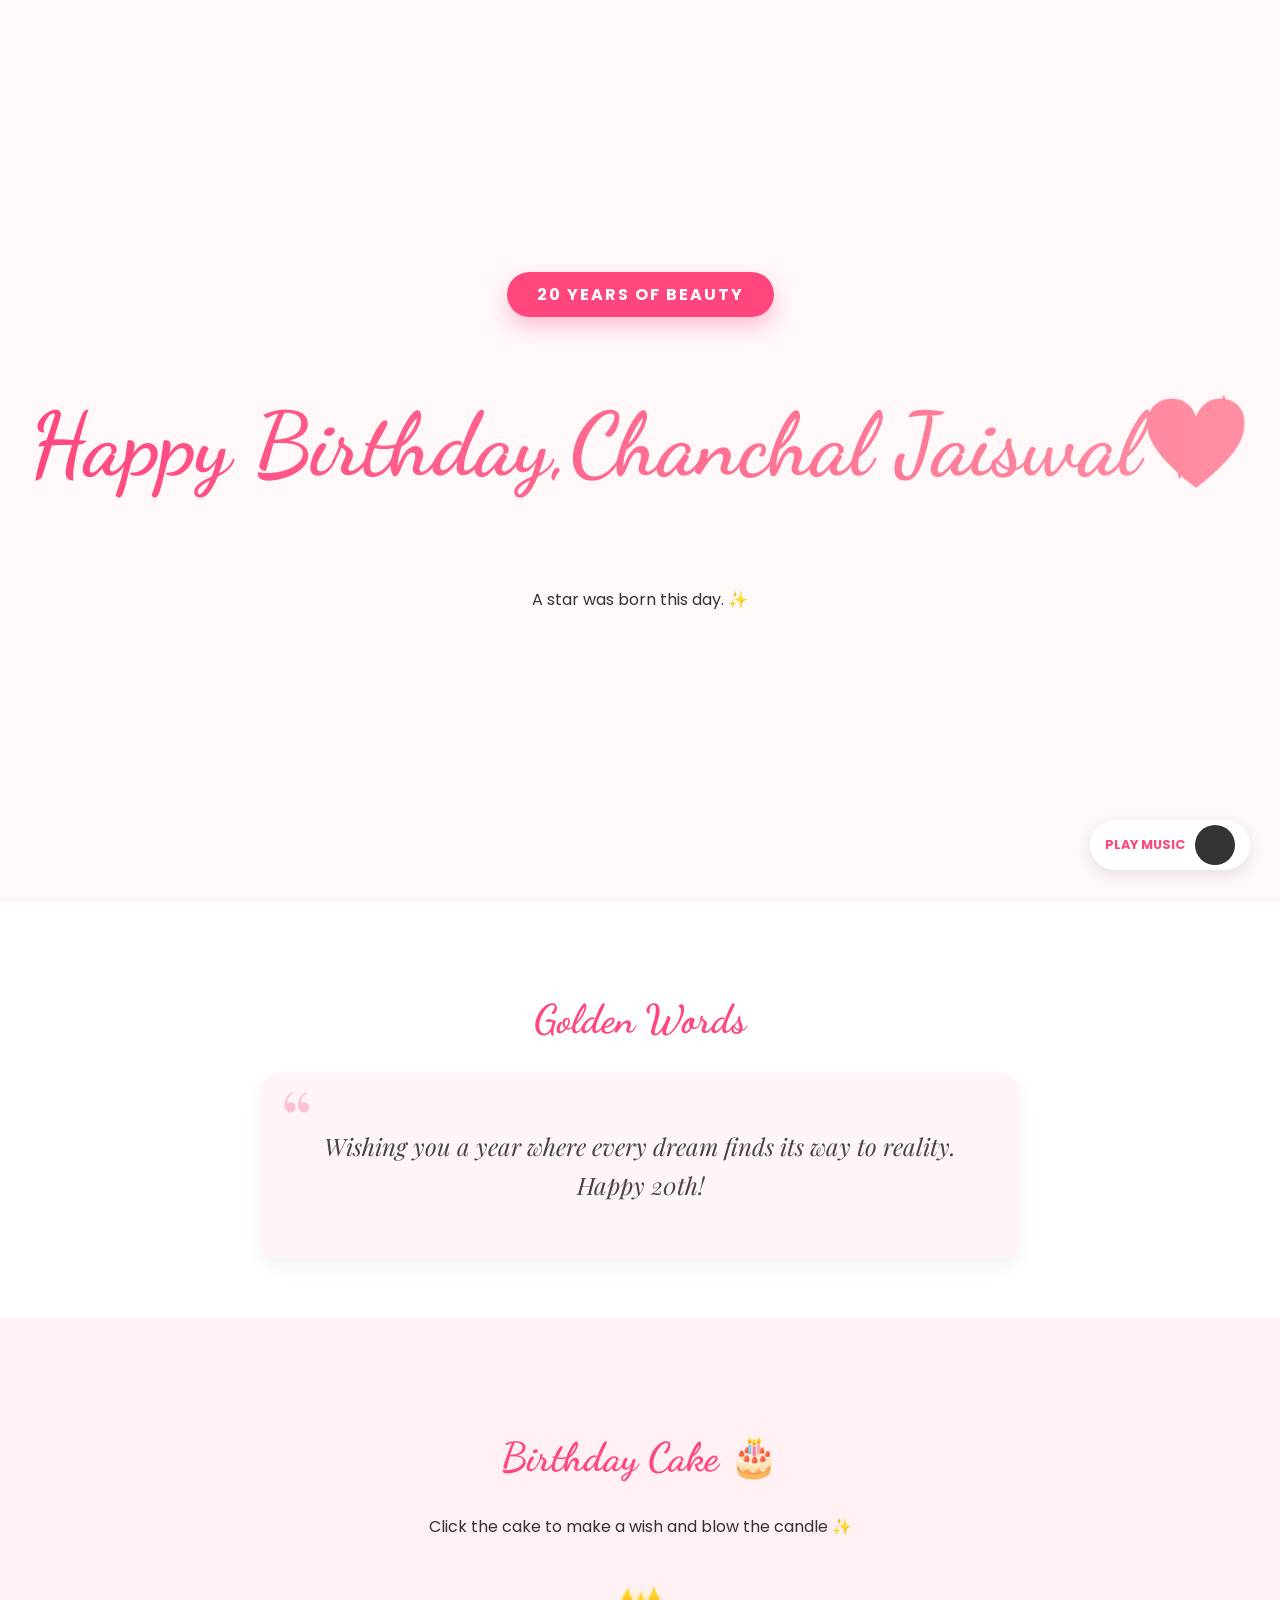
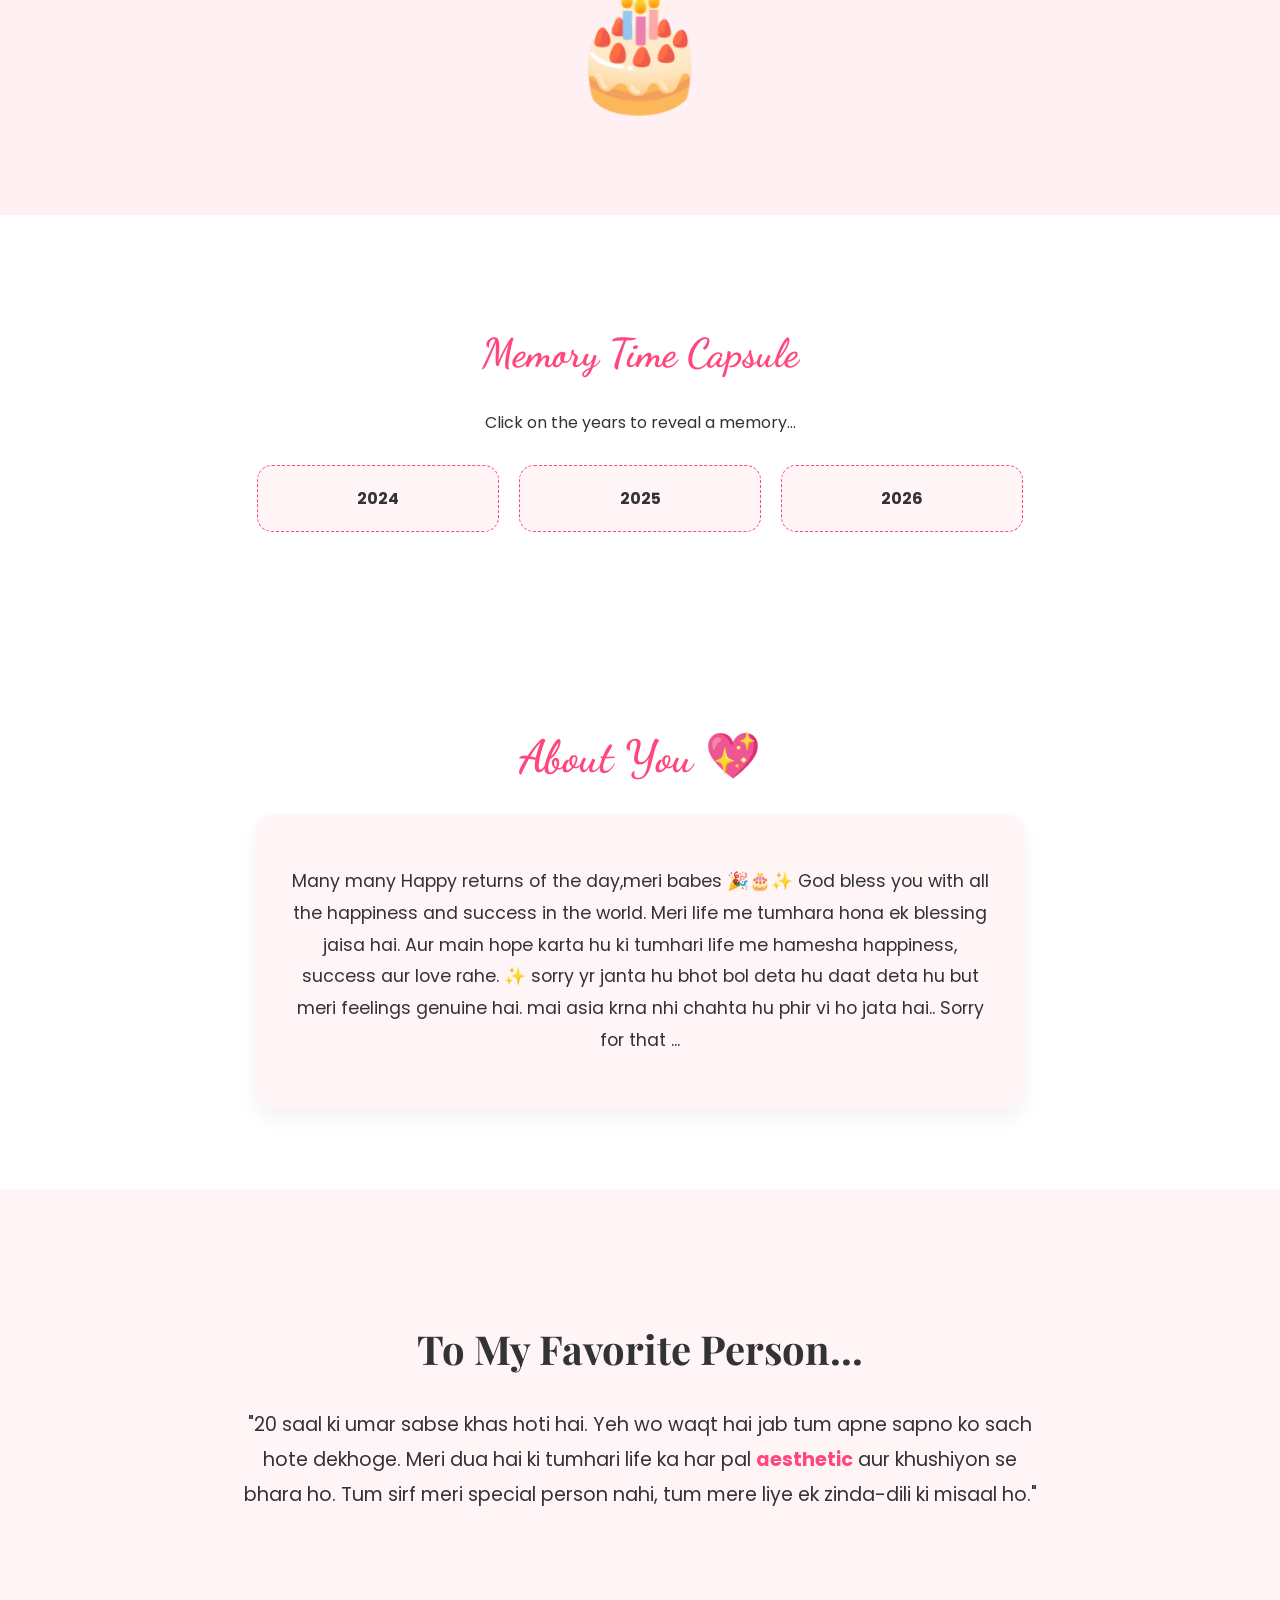
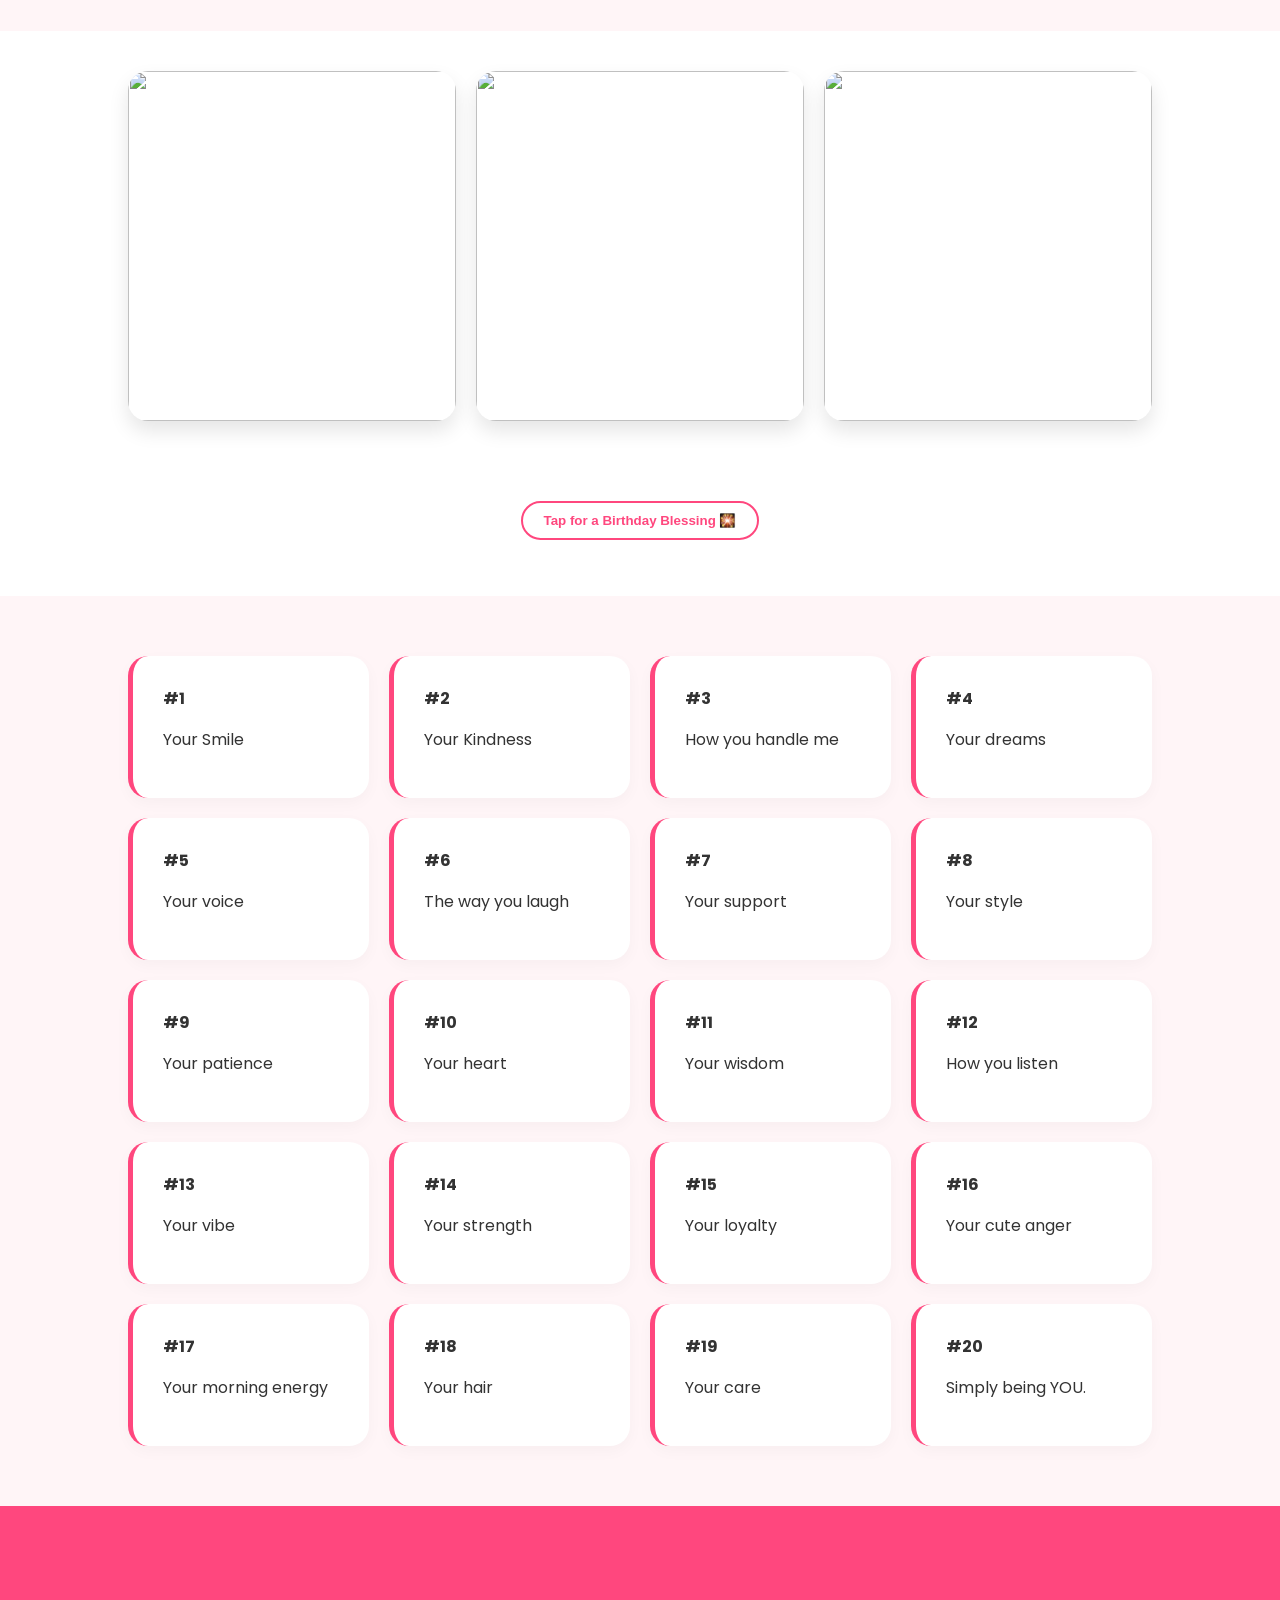
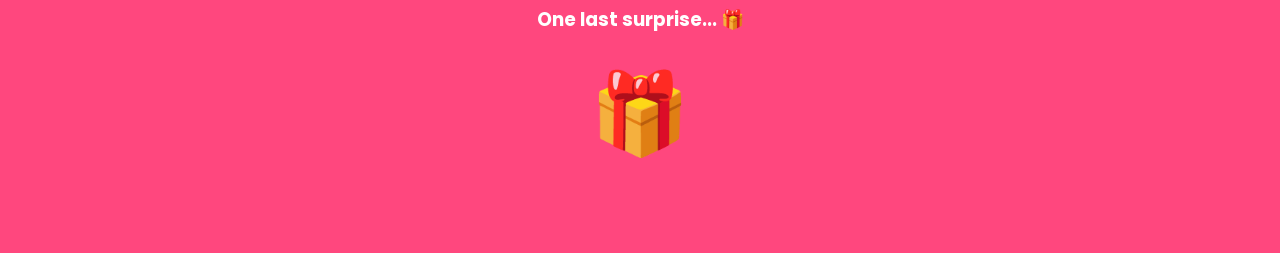
==== index.html @ 2ff2abbf "Rename gemini.html to index.html" ====
<!DOCTYPE html>
<html lang="en">
<head>
    <meta charset="UTF-8">
    <meta name="viewport" content="width=device-width, initial-scale=1.0">
    <title>Happy 20th Birthday! ✨</title>
    <script src="https://cdn.jsdelivr.net/npm/canvas-confetti@1.5.1/dist/confetti.browser.min.js"></script>
    <link href="https://fonts.googleapis.com/css2?family=Dancing+Script:wght@700&family=Poppins:wght@300;400;600&family=Playfair+Display:ital,wght@1,600&display=swap" rel="stylesheet">
    
    <style>
        :root { --pink: #ff477e; --soft-pink: #fff5f7; --gold: #d4af37; }
        body { margin: 0; padding: 0; font-family: 'Poppins', sans-serif; background-color: var(--soft-pink); color: #333; overflow-x: hidden; scroll-behavior: smooth; cursor: crosshair; }

        /* Hero Section */
        .header { height: 100vh; background: linear-gradient(rgba(255,255,255,0.3), rgba(255,255,255,0.3)), url('https://images.unsplash.com/photo-1513151233558-d860c5398176?auto=format&fit=crop&w=1500'); background-size: cover; background-position: center; display: flex; flex-direction: column; justify-content: center; align-items: center; text-align: center; }
        
        .shimmer-text { font-family: 'Dancing Script', cursive; font-size: 5.5rem; background: linear-gradient(to right, #ff477e, #ff8fa3, #ff477e); background-size: 200% auto; -webkit-background-clip: text; -webkit-text-fill-color: transparent; animation: shine 3s linear infinite; }
        @keyframes shine { to { background-position: 200% center; } }

        .age-badge { background: var(--pink); color: white; padding: 10px 30px; border-radius: 50px; font-weight: bold; letter-spacing: 2px; box-shadow: 0 10px 20px rgba(255, 71, 126, 0.3); }

        /* Floating Hearts & Balloons */
        .heart { position: fixed; color: var(--pink); font-size: 1.5rem; user-select: none; z-index: 999; pointer-events: none; animation: fall linear forwards; }
        .balloon { position: fixed; bottom: -100px; font-size: 2rem; z-index: 998; animation: flyUp linear forwards; }
        @keyframes fall { to { transform: translateY(100vh) rotate(360deg); opacity: 0; } }
        @keyframes flyUp { to { transform: translateY(-110vh) translateX(50px); opacity: 0; } }

        /* Quotes Section (NEW) */
        .quotes-section { padding: 60px 20px; text-align: center; background: #fff; border-top: 2px solid var(--soft-pink); border-bottom: 2px solid var(--soft-pink); }
        .quote-box { max-width: 700px; margin: 0 auto; padding: 30px; border-radius: 20px; background: var(--soft-pink); position: relative; box-shadow: 0 10px 20px rgba(0,0,0,0.05); }
        .quote-box::before { content: "“"; font-family: 'Playfair Display'; font-size: 5rem; color: var(--pink); position: absolute; top: -10px; left: 20px; opacity: 0.3; }
        #birthdayQuote { font-family: 'Playfair Display', serif; font-size: 1.5rem; font-style: italic; color: #444; line-height: 1.6; }

        /* Memory Section */
        .memory-section { padding: 80px 10%; background: #fff; text-align: center; }
        .memory-capsule { display: flex; justify-content: center; gap: 20px; flex-wrap: wrap; margin-top: 30px; }
        .memory-card { background: var(--soft-pink); padding: 20px; border-radius: 15px; width: 200px; cursor: pointer; transition: 0.3s; border: 1px dashed var(--pink); }
        .memory-card:hover { background: var(--pink); color: white; transform: translateY(-5px); }
        .memory-card span { display: none; margin-top: 10px; font-size: 0.9rem; font-style: italic; }

        /* Blessing Button */
        .blessing-box { padding: 40px; text-align: center; background: white; }
        .bless-btn { background: none; border: 2px solid var(--pink); color: var(--pink); padding: 10px 20px; border-radius: 30px; cursor: pointer; font-weight: bold; transition: 0.3s; }
        .bless-btn:hover { background: var(--pink); color: white; }

        /* Gallery, Reasons, etc. */
        .gallery-grid { display: grid; grid-template-columns: repeat(auto-fit, minmax(280px, 1fr)); gap: 20px; padding: 40px 10%; background: white; }
        .gallery-item { height: 350px; border-radius: 20px; overflow: hidden; box-shadow: 0 10px 20px rgba(0,0,0,0.1); }
        .gallery-item img { width: 100%; height: 100%; object-fit: cover; }
        .reasons-grid { display: grid; grid-template-columns: repeat(auto-fit, minmax(220px, 1fr)); gap: 20px; padding: 60px 10%; }
        .reason-card { background: white; padding: 30px; border-radius: 20px; border-left: 5px solid var(--pink); box-shadow: 0 5px 15px rgba(0,0,0,0.03); }
        
        .gift-container { padding: 80px 20px; text-align: center; background: var(--pink); color: white; }
        .music-player { position: fixed; bottom: 30px; right: 30px; z-index: 1000; display: flex; align-items: center; gap: 10px; background: white; padding: 5px 15px; border-radius: 50px; box-shadow: 0 5px 15px rgba(0,0,0,0.1); }
        .vinyl { width: 40px; height: 40px; background: #333; border-radius: 50%; animation: rotate 3s linear infinite; animation-play-state: paused; }
        @keyframes rotate { from { transform: rotate(0deg); } to { transform: rotate(360deg); } }
    </style>
</head>
<body onload="init()">

    <div class="music-player" onclick="toggleMusic()">
        <span style="font-size: 0.8rem; font-weight: bold; color: var(--pink);" id="musicStatus">PLAY MUSIC</span>
        <div class="vinyl" id="vinylRecord"></div>
        <audio id="bdaySong" loop src="mp3.mp3"></audio>
    </div>

    <section class="header">
        <div class="age-badge">20 YEARS OF BEAUTY</div>
        <h1 class="shimmer-text">Happy Birthday,Chanchal Jaiswal💖</h1>
        <p>A star was born this day. ✨</p>
    </section>

    <section class="quotes-section">
        <h2 style="font-family: 'Dancing Script'; font-size: 2.5rem; color: var(--pink); margin-bottom: 30px;">Golden Words</h2>
        <div class="quote-box">
            <p id="birthdayQuote">Loading a special wish for you...</p>
        </div>
    </section>
    <section style="padding:80px 20px;text-align:center;background:#fff0f4;">
    
<h2 style="font-family:'Dancing Script';font-size:2.5rem;color:#ff477e;">
Birthday Cake 🎂
</h2>

<p>Click the cake to make a wish and blow the candle ✨</p>

<div id="cakeBox" onclick="blowCandle()" style="font-size:120px;cursor:pointer;">
🎂
</div>

<p id="wishText" style="display:none;font-size:1.5rem;color:#ff477e;font-weight:bold;">
Make a wish… and may all your dreams come true! ✨
</p>


</section>


    <section class="memory-section">
        <h2 style="font-family: 'Dancing Script'; font-size: 2.5rem; color: var(--pink);">Memory Time Capsule</h2>
        <p>Click on the years to reveal a memory...</p>
        <div class="memory-capsule">
            <div class="memory-card" onclick="showMemory(this)">
                <b>2024</b>
                <span>tumhara bhaiya </span>
            </div>
            <div class="memory-card" onclick="showMemory(this)">
                <b>2025</b>
                <span>tumhra best freind </span>
            </div>
            <div class="memory-card" onclick="showMemory(this)">
                <b>2026</b>
                <span>Aaj tum kya ho mere liye can't define</span>
            </div>
        </div>
    </section>

    <section class="about-section">

<h2 class="about-title">About You 💖</h2>

<div class="about-card">

<p>
    Many many Happy returns of the day,meri babes 🎉🎂✨
    God bless you with all the happiness and success in the world.

Meri life me tumhara hona ek blessing jaisa hai.  
Aur main hope karta hu ki tumhari life me hamesha happiness, 
success aur love rahe. ✨

sorry yr janta hu bhot bol deta hu daat deta hu but meri feelings genuine hai.
mai asia krna nhi chahta hu phir vi ho jata hai..
Sorry for that ...

</p>

</div>
<style>.about-section{
padding:80px 20px;
text-align:center;
background:#fff;
}

.about-title{
font-family:'Dancing Script',cursive;
font-size:2.8rem;
color:#ff477e;
margin-bottom:30px;
}

.about-card{
max-width:700px;
margin:auto;
background:#fff5f7;
padding:35px;
border-radius:20px;
box-shadow:0 10px 20px rgba(0,0,0,0.05);
font-size:1.1rem;
line-height:1.8;
}</style>

</section>

    <section style="padding: 100px 20px; text-align: center; background: var(--soft-pink);">
        <div style="max-width: 800px; margin: 0 auto;">
            <h2 style="font-family: 'Playfair Display'; font-size: 2.5rem;">To My Favorite Person...</h2>
            <p style="font-size: 1.2rem; line-height: 1.8;">
                "20 saal ki umar sabse khas hoti hai. Yeh wo waqt hai jab tum apne sapno ko sach hote dekhoge. 
                Meri dua hai ki tumhari life ka har pal <span style="color:var(--pink); font-weight:bold;">aesthetic</span> aur khushiyon se bhara ho. 
                Tum sirf meri special person nahi, tum mere liye ek zinda-dili ki misaal ho."
            </p>
        </div>
    </section>

    <div class="gallery-grid">
        <div class="gallery-item"><img src="https://img.freepik.com/premium-vector/red-heart-with-red-heart-drawn-it_809796-3849.jpg?semt=ais_hybrid&w=740&q=80"></div>
        <div class="gallery-item"><img src="Snapchat-806719156.jpg"></div>
        <div class="gallery-item"><img src="https://img.freepik.com/premium-vector/red-heart-with-red-heart-drawn-it_809796-3849.jpg?semt=ais_hybrid&w=740&q=80"></div>
    </div>

    <div class="blessing-box">
        <button class="bless-btn" onclick="getBlessing()">Tap for a Birthday Blessing 🎇</button>
        <p id="blessingText" style="margin-top: 15px; font-weight: bold; color: #555;"></p>
    </div>

    <section class="reasons-grid" id="reasonsGrid"></section>

    <section class="gift-container">
        <h3>One last surprise... 🎁</h3>
        <div style="font-size: 5rem; cursor: pointer;" onclick="revealGift(this)">🎁</div>
        <div id="secretWish" style="display:none; font-family: 'Dancing Script'; font-size: 1.8rem; margin-top: 20px;">
            "Happy 20th Birthday. I'm so lucky to have you in my life. ❤️"
        </div>
    </section>

    <script>
        function init() {
            createReasons();
            displayRandomQuote();
            setInterval(createHeart, 1000);
            setInterval(createBalloon, 3000);
            confetti({ particleCount: 150, spread: 70, origin: { y: 0.6 } });
        }

        function displayRandomQuote() {
            const quotes = [
                "May your 20s be as beautiful as your smile and as bright as your soul.",
                "20 looks absolutely magical on you. Keep shining like the star you are!",
                "Wishing you a year where every dream finds its way to reality. Happy 20th!",
                "You aren't just getting older; you're becoming a more exquisite version of yourself.",
                "May your journey be filled with aesthetic vibes, endless laughter, and true love."
            ];
            const quoteElement = document.getElementById('birthdayQuote');
            quoteElement.innerText = quotes[Math.floor(Math.random() * quotes.length)];
        }
function blowCandle(){

    const cake = document.getElementById("cakeBox");
    const wish = document.getElementById("wishText");

    cake.innerHTML = "🍰";

    wish.style.display = "block";

    confetti({
        particleCount: 250,
        spread: 120,
        origin: { y: 0.6 }
    });

}
        function createReasons() {
            const reasons = ["Your Smile", "Your Kindness", "How you handle me", "Your dreams", "Your voice", "The way you laugh", "Your support", "Your style", "Your patience", "Your heart", "Your wisdom", "How you listen", "Your vibe", "Your strength", "Your loyalty", "Your cute anger", "Your morning energy", "Your hair", "Your care", "Simply being YOU."];
            const grid = document.getElementById('reasonsGrid');
            reasons.forEach((r, i) => {
                grid.innerHTML += `<div class="reason-card"><b>#${i+1}</b><p>${r}</p></div>`;
            });
        }

        function createHeart() {
            const heart = document.createElement("div");
            heart.classList.add("heart");
            heart.innerHTML = "❤";
            heart.style.left = Math.random() * 100 + "vw";
            heart.style.animationDuration = Math.random() * 3 + 2 + "s";
            document.body.appendChild(heart);
            setTimeout(() => heart.remove(), 5000);
        }

        function createBalloon() {
            const balloon = document.createElement("div");
            balloon.classList.add("balloon");
            const colors = ['🎈', '💖', '✨', '🌸'];
            balloon.innerHTML = colors[Math.floor(Math.random() * colors.length)];
            balloon.style.left = Math.random() * 100 + "vw";
            balloon.style.animationDuration = Math.random() * 5 + 5 + "s";
            document.body.appendChild(balloon);
            setTimeout(() => balloon.remove(), 10000);
        }

        function showMemory(card) {
            const span = card.querySelector('span');
            span.style.display = span.style.display === 'block' ? 'none' : 'block';
        }

        function getBlessing() {
            const blessings = ["Unlimited Smiles 😇", "Success in everything you touch 🚀", "Infinite Peace 🕊️", "A year full of surprises 🎁", "Staying this beautiful forever ✨"];
            document.getElementById('blessingText').innerText = blessings[Math.floor(Math.random() * blessings.length)];
            confetti({ particleCount: 50, spread: 50 });
        }

        function revealGift(el) {
            el.innerHTML = "💖";
            document.getElementById('secretWish').style.display = "block";
            confetti({ particleCount: 200, spread: 100 });
        }

        function toggleMusic() {
            const audio = document.getElementById('bdaySong');
            const vinyl = document.getElementById('vinylRecord');
            if (audio.paused) {
                audio.play();
                vinyl.style.animationPlayState = 'running';
                document.getElementById('musicStatus').innerText = "PLAYING";
            } else {
                audio.pause();
                vinyl.style.animationPlayState = 'paused';
                document.getElementById('musicStatus').innerText = "PAUSED";
            }
        }
        document.body.addEventListener("click", function () {

const audio = document.getElementById("bdaySong");

if(audio.paused){
audio.play();
}

}, { once: true });
    </script>
</body>
</html>
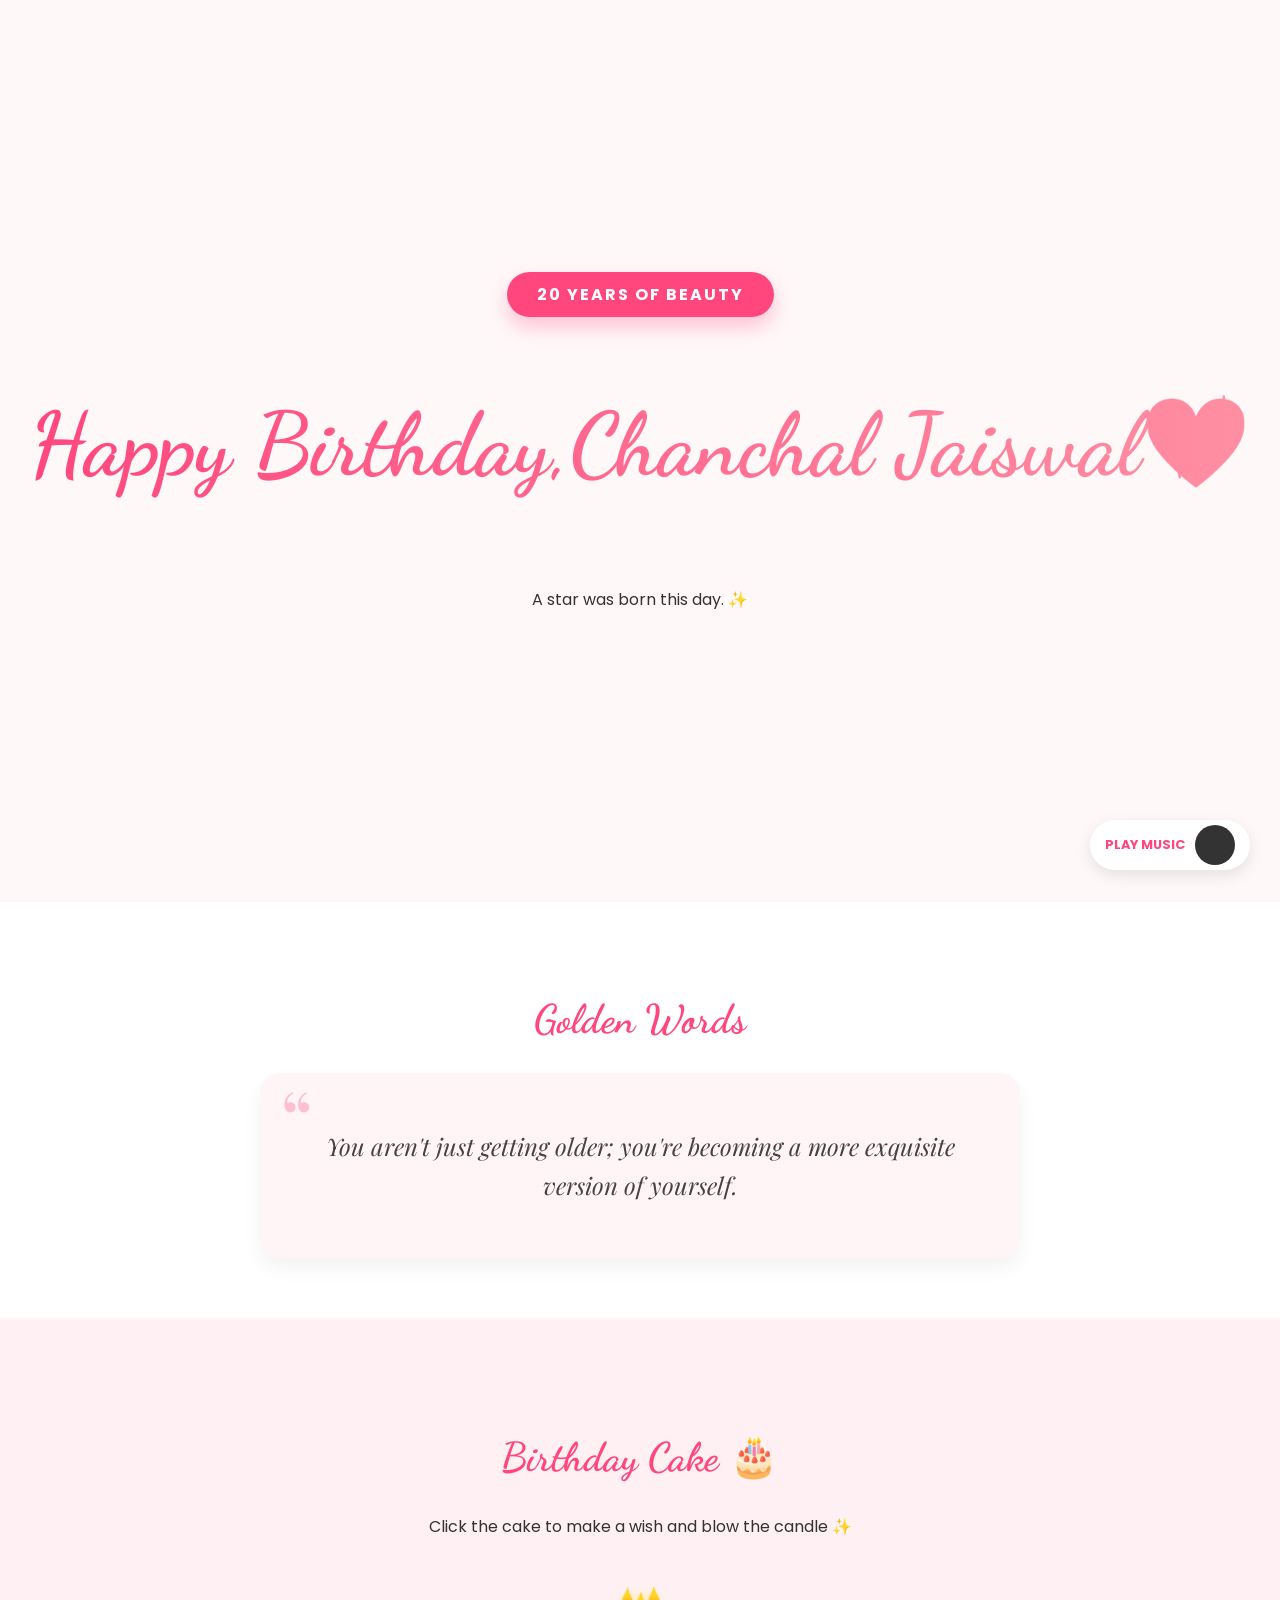
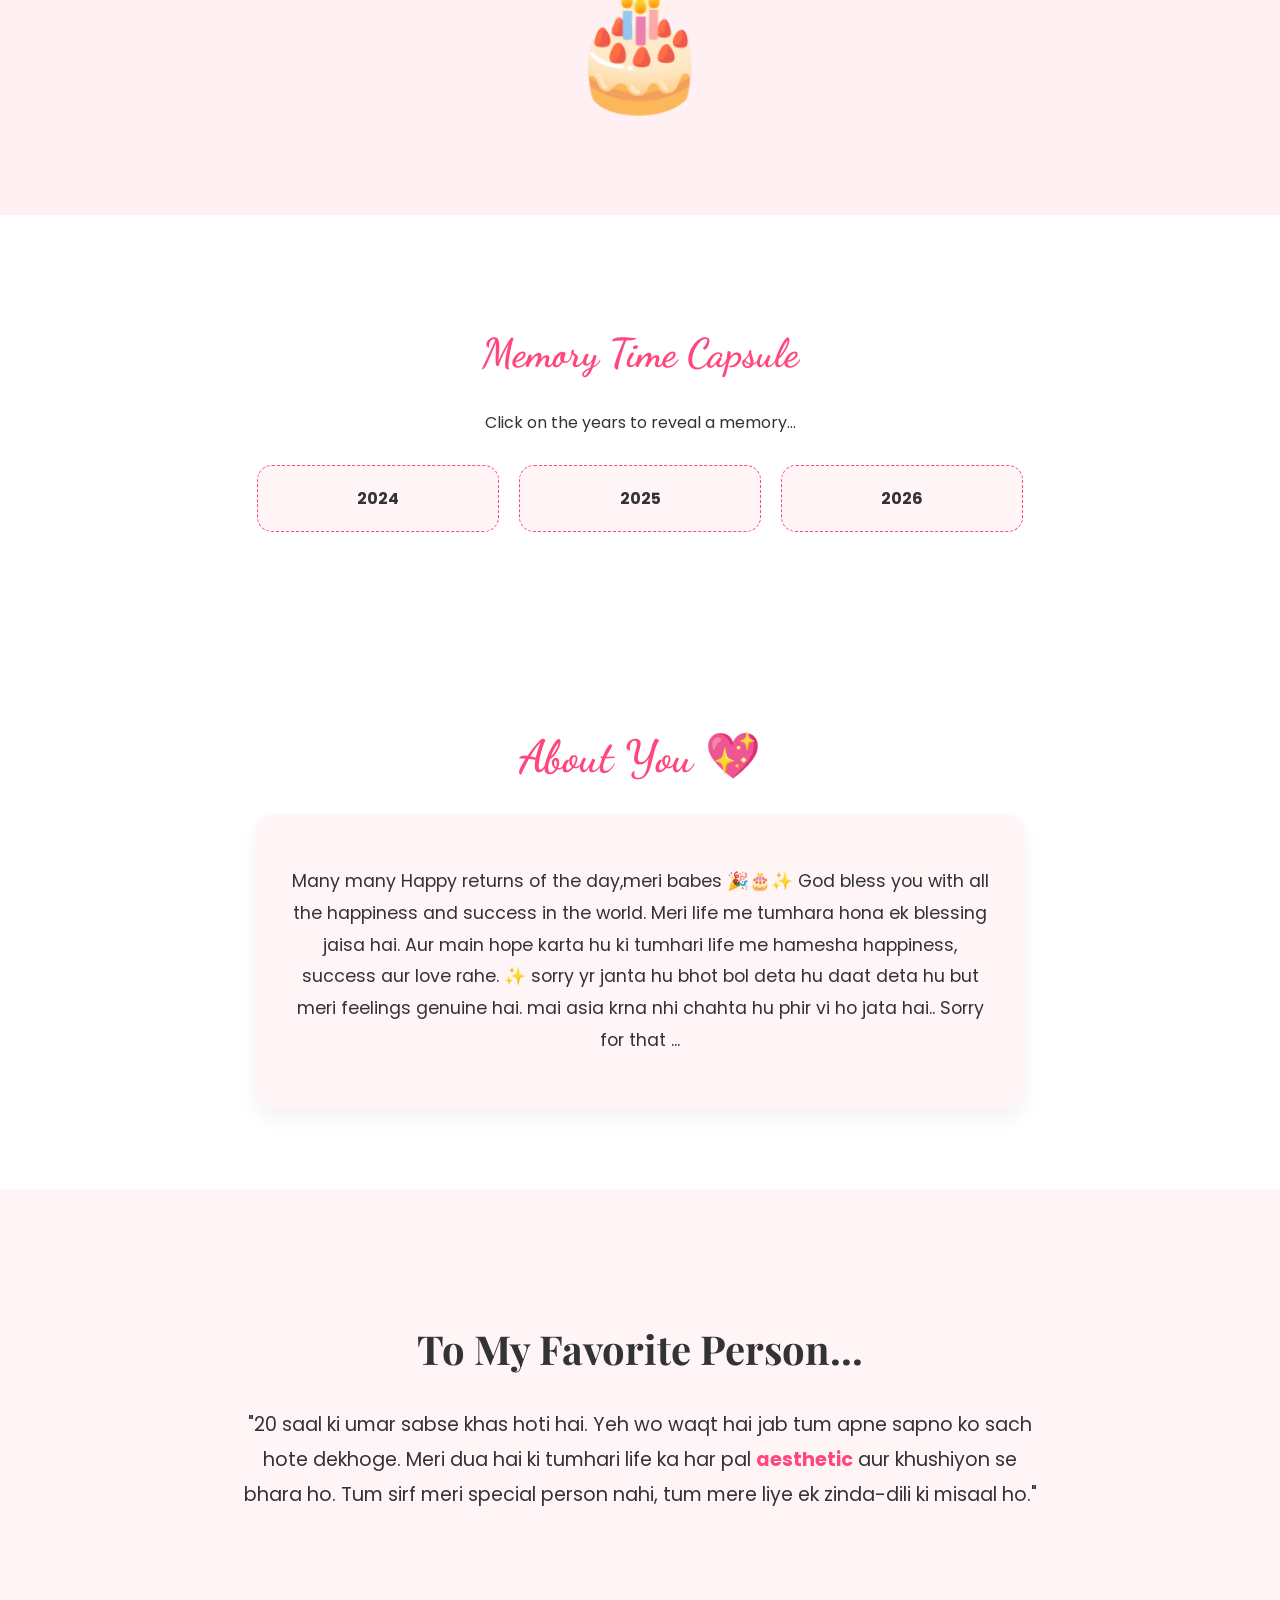
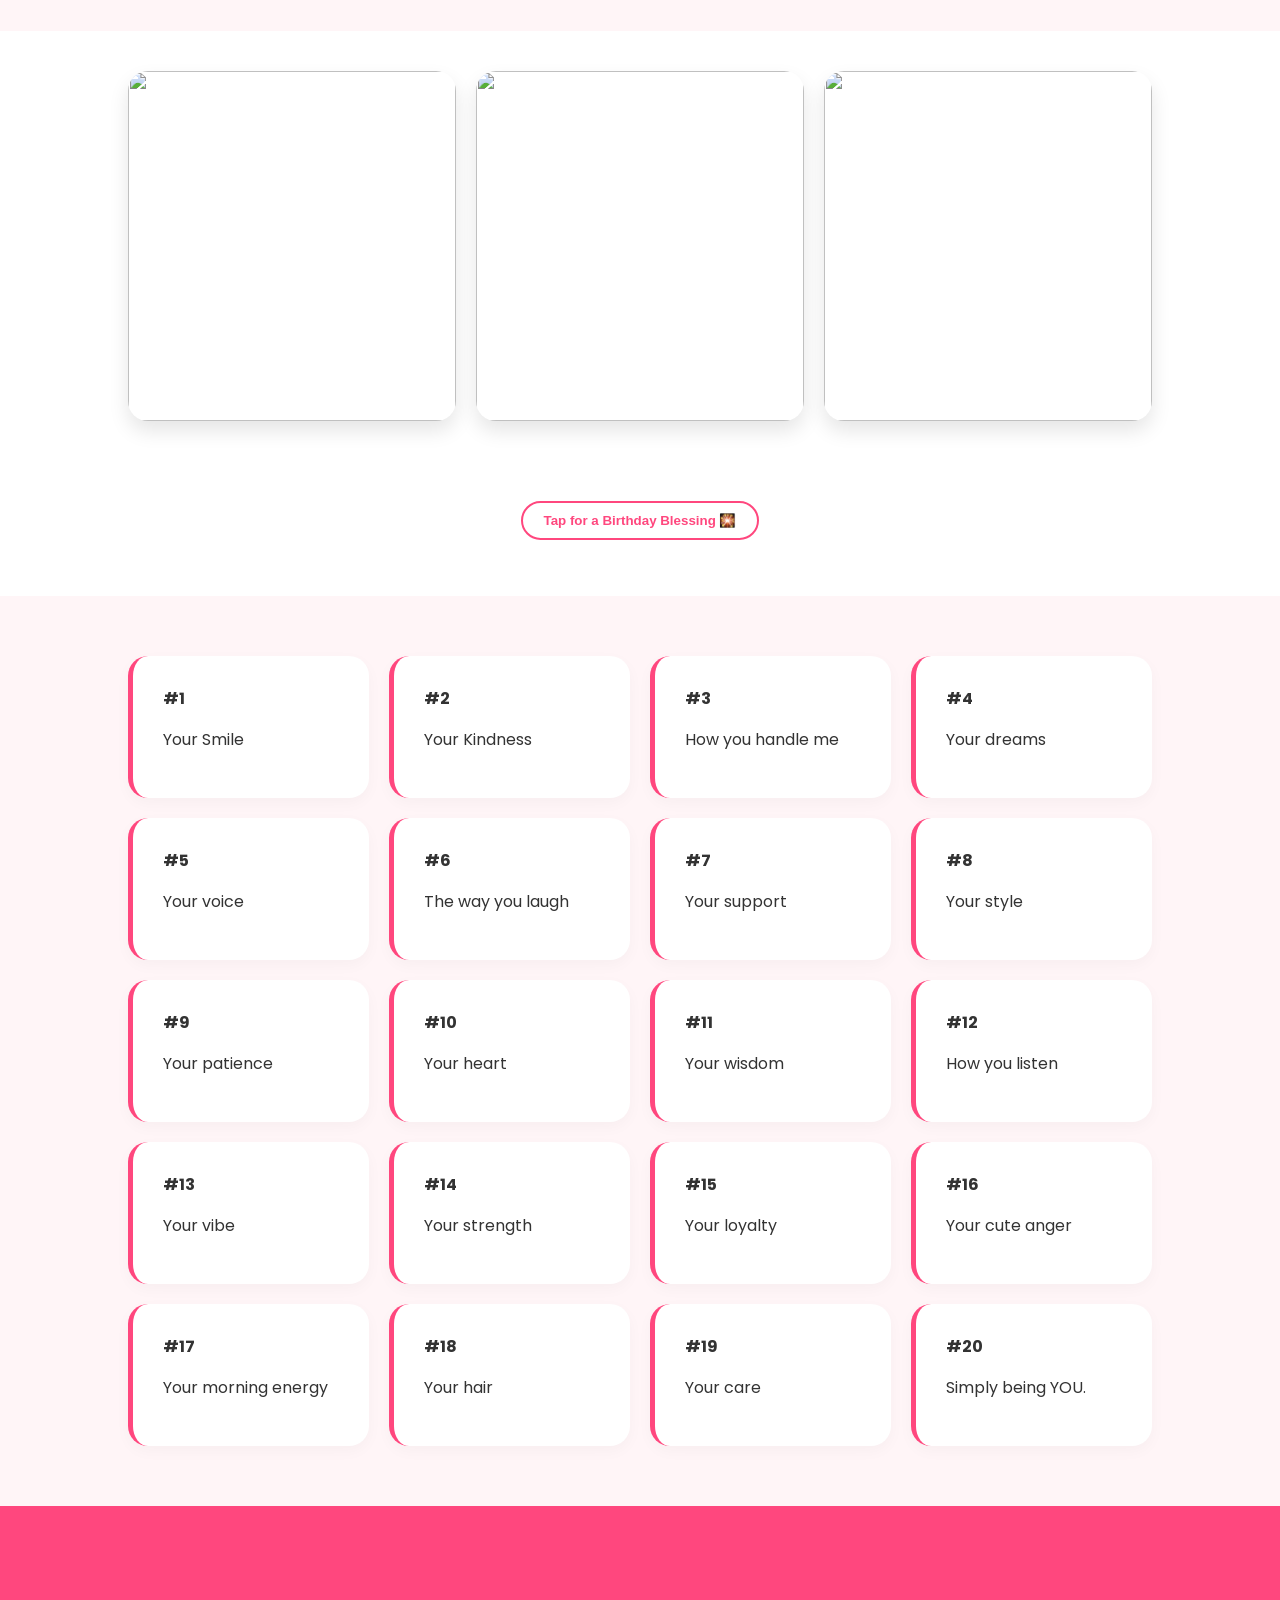
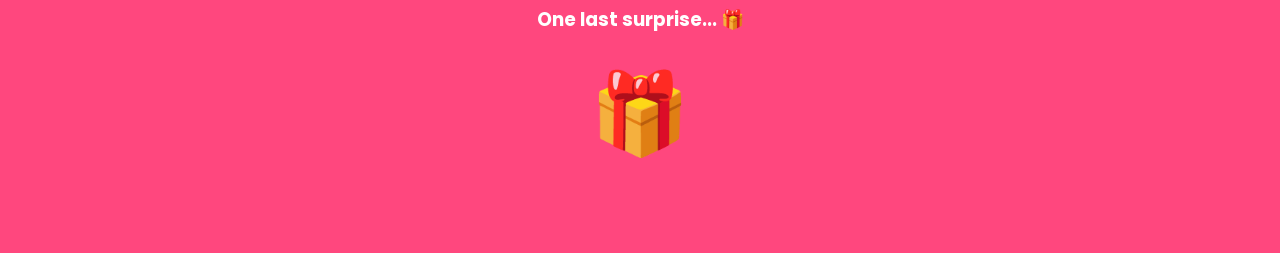
==== commit 2921db23: "Refactor index.html for birthday celebration theme" ====
--- a/index.html
+++ b/index.html
@@ -54,6 +54,70 @@
         .music-player { position: fixed; bottom: 30px; right: 30px; z-index: 1000; display: flex; align-items: center; gap: 10px; background: white; padding: 5px 15px; border-radius: 50px; box-shadow: 0 5px 15px rgba(0,0,0,0.1); }
         .vinyl { width: 40px; height: 40px; background: #333; border-radius: 50%; animation: rotate 3s linear infinite; animation-play-state: paused; }
         @keyframes rotate { from { transform: rotate(0deg); } to { transform: rotate(360deg); } }
+        @media (max-width:768px){
+
+.shimmer-text{
+font-size:2.5rem;
+text-align:center;
+padding:0 10px;
+}
+
+.header p{
+font-size:1rem;
+}
+
+.age-badge{
+font-size:0.8rem;
+padding:8px 20px;
+}
+
+.quote-box{
+padding:20px;
+}
+
+#birthdayQuote{
+font-size:1.1rem;
+}
+
+.memory-capsule{
+flex-direction:column;
+align-items:center;
+}
+
+.memory-card{
+width:90%;
+}
+
+.gallery-grid{
+grid-template-columns:1fr;
+padding:20px;
+}
+
+.gallery-item{
+height:250px;
+}
+
+.reason-card{
+padding:20px;
+}
+
+.reasons-grid{
+grid-template-columns:1fr;
+padding:30px 20px;
+}
+
+.music-player{
+bottom:15px;
+right:15px;
+transform:scale(0.9);
+}
+
+.about-card{
+padding:25px;
+font-size:1rem;
+}
+
+}
     </style>
 </head>
 <body onload="init()">
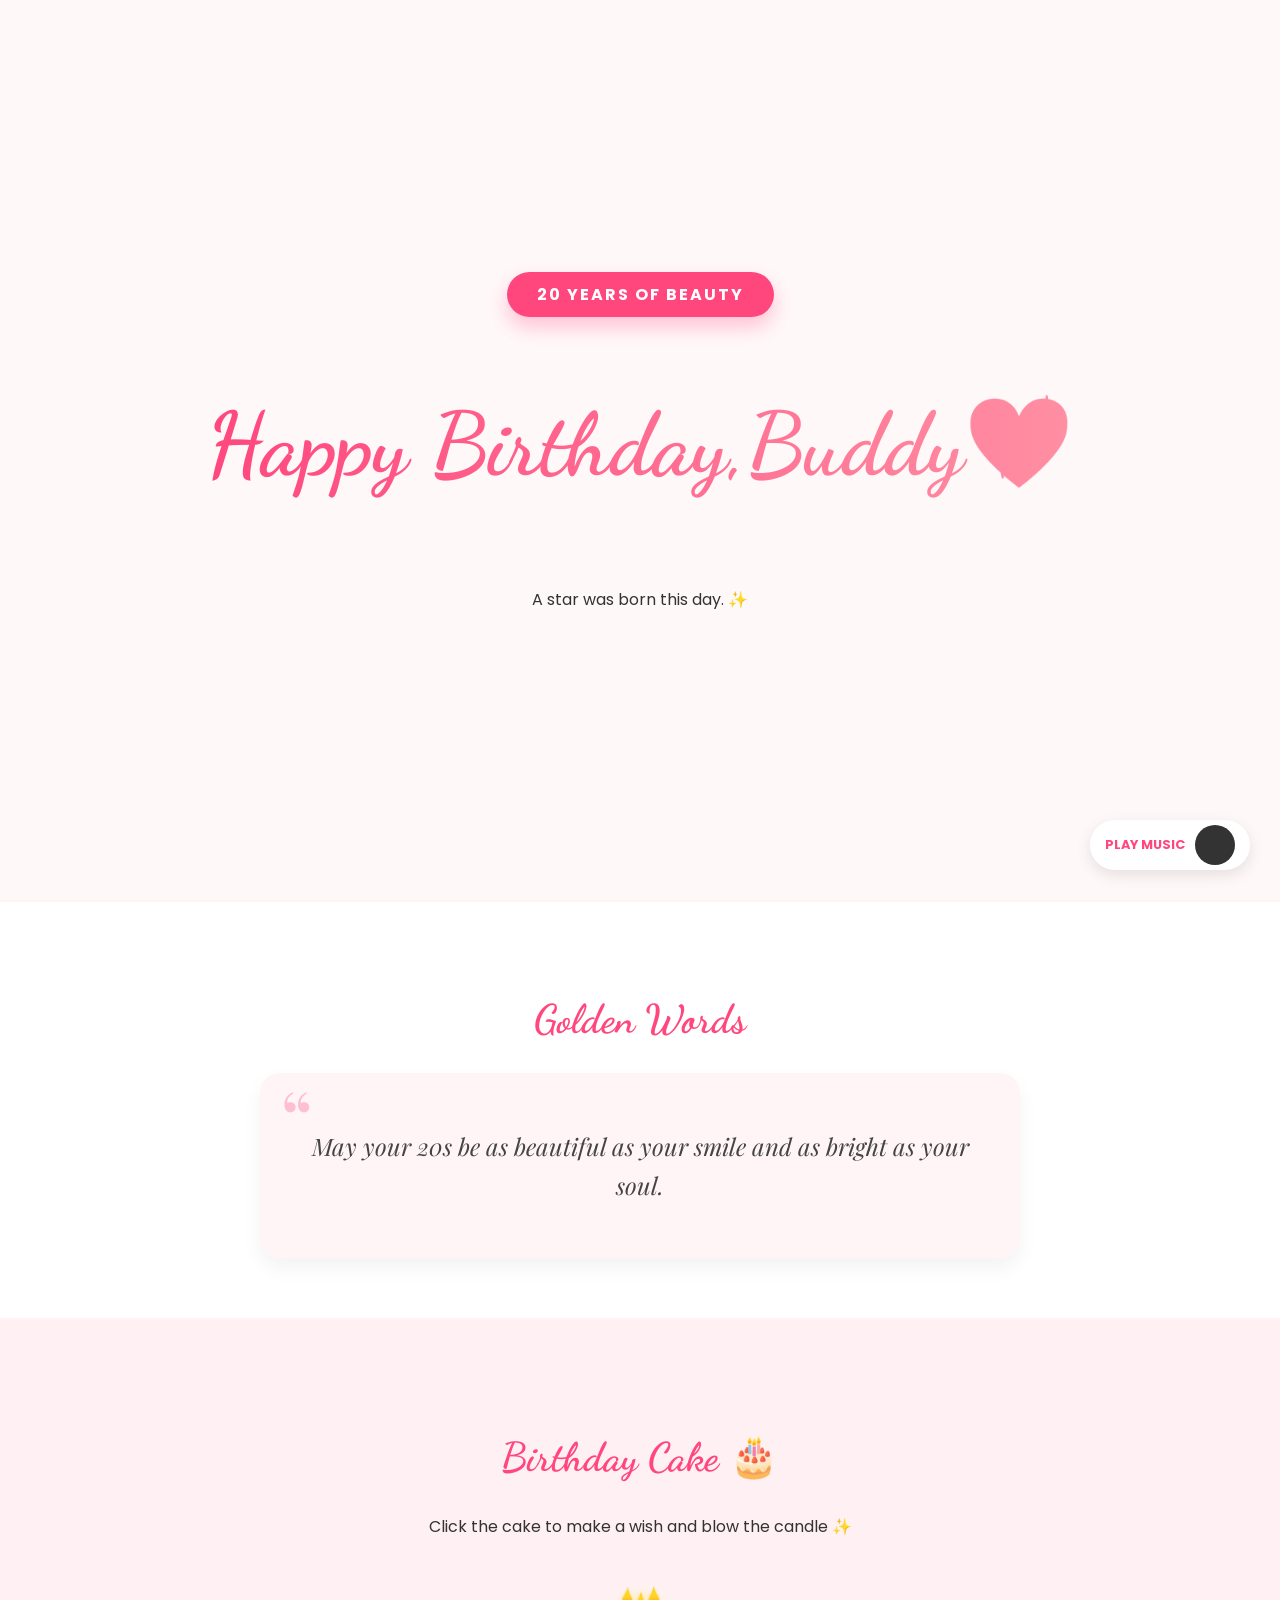
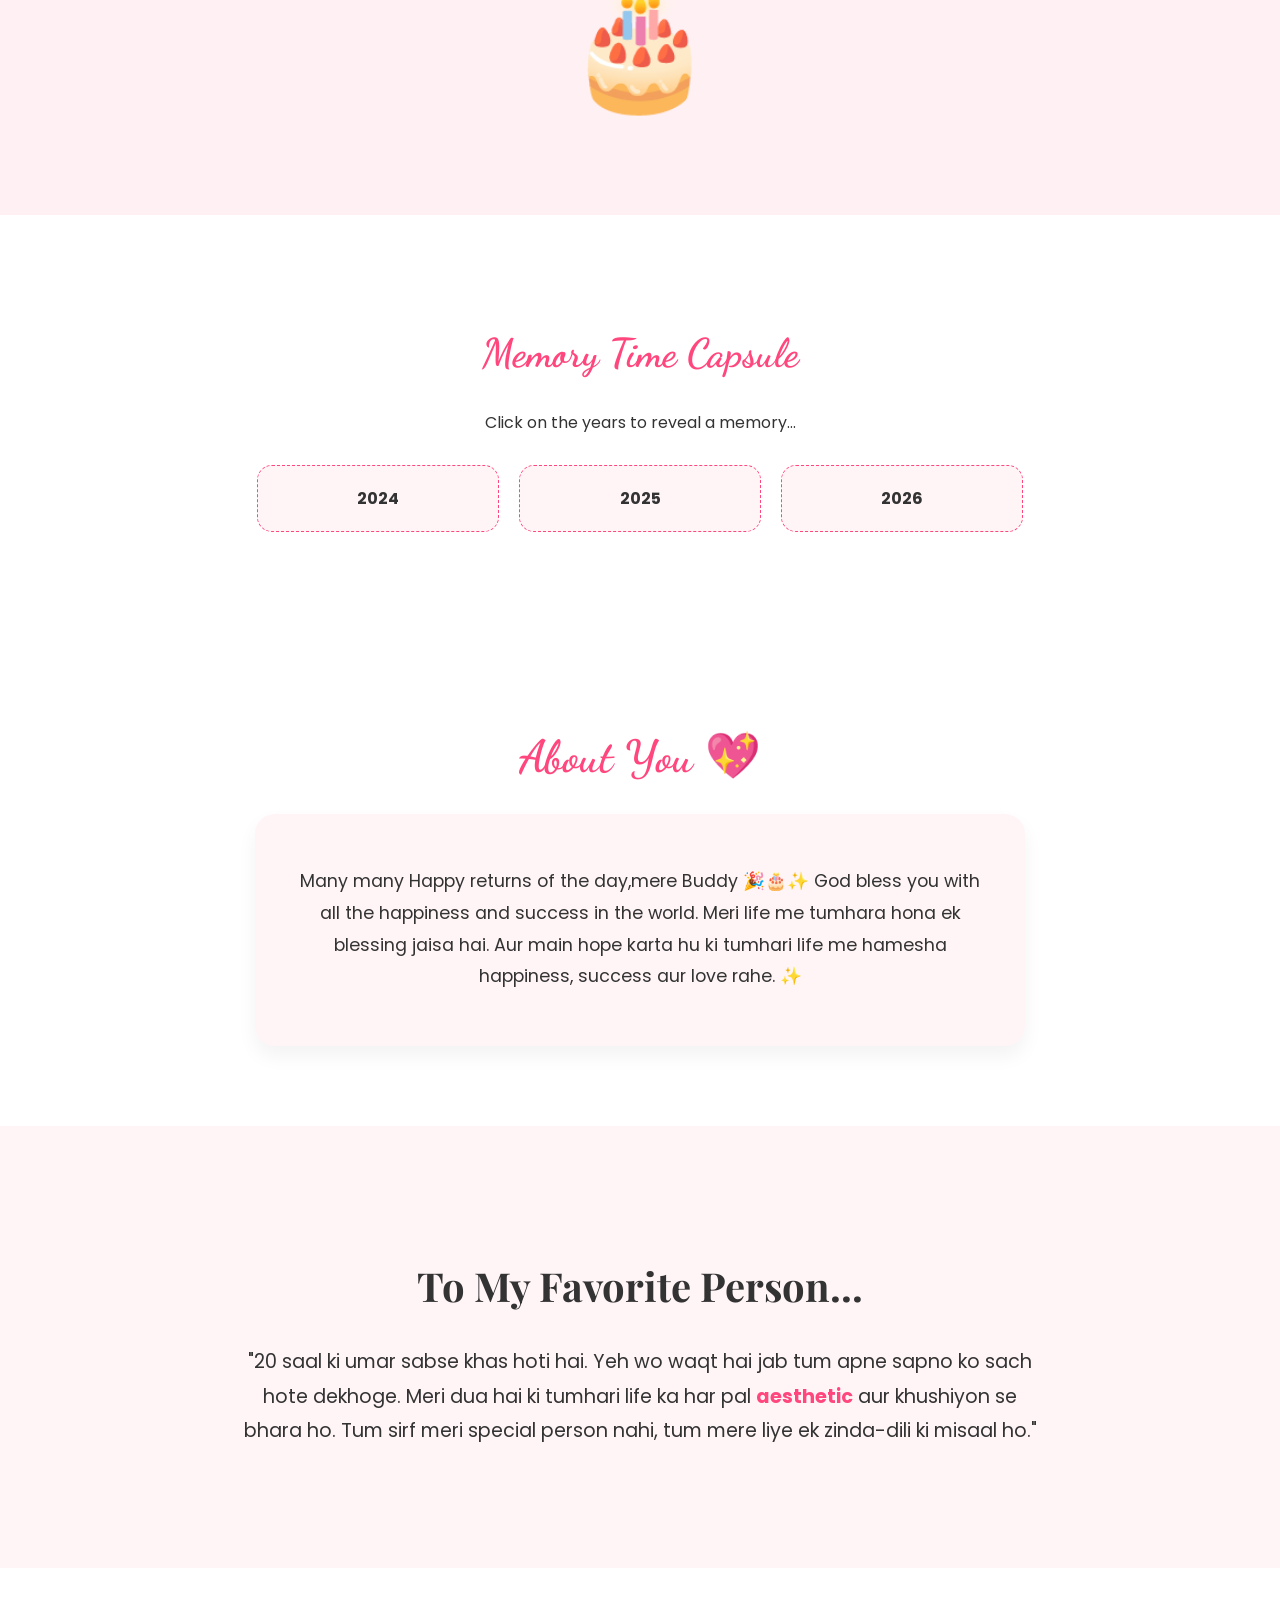
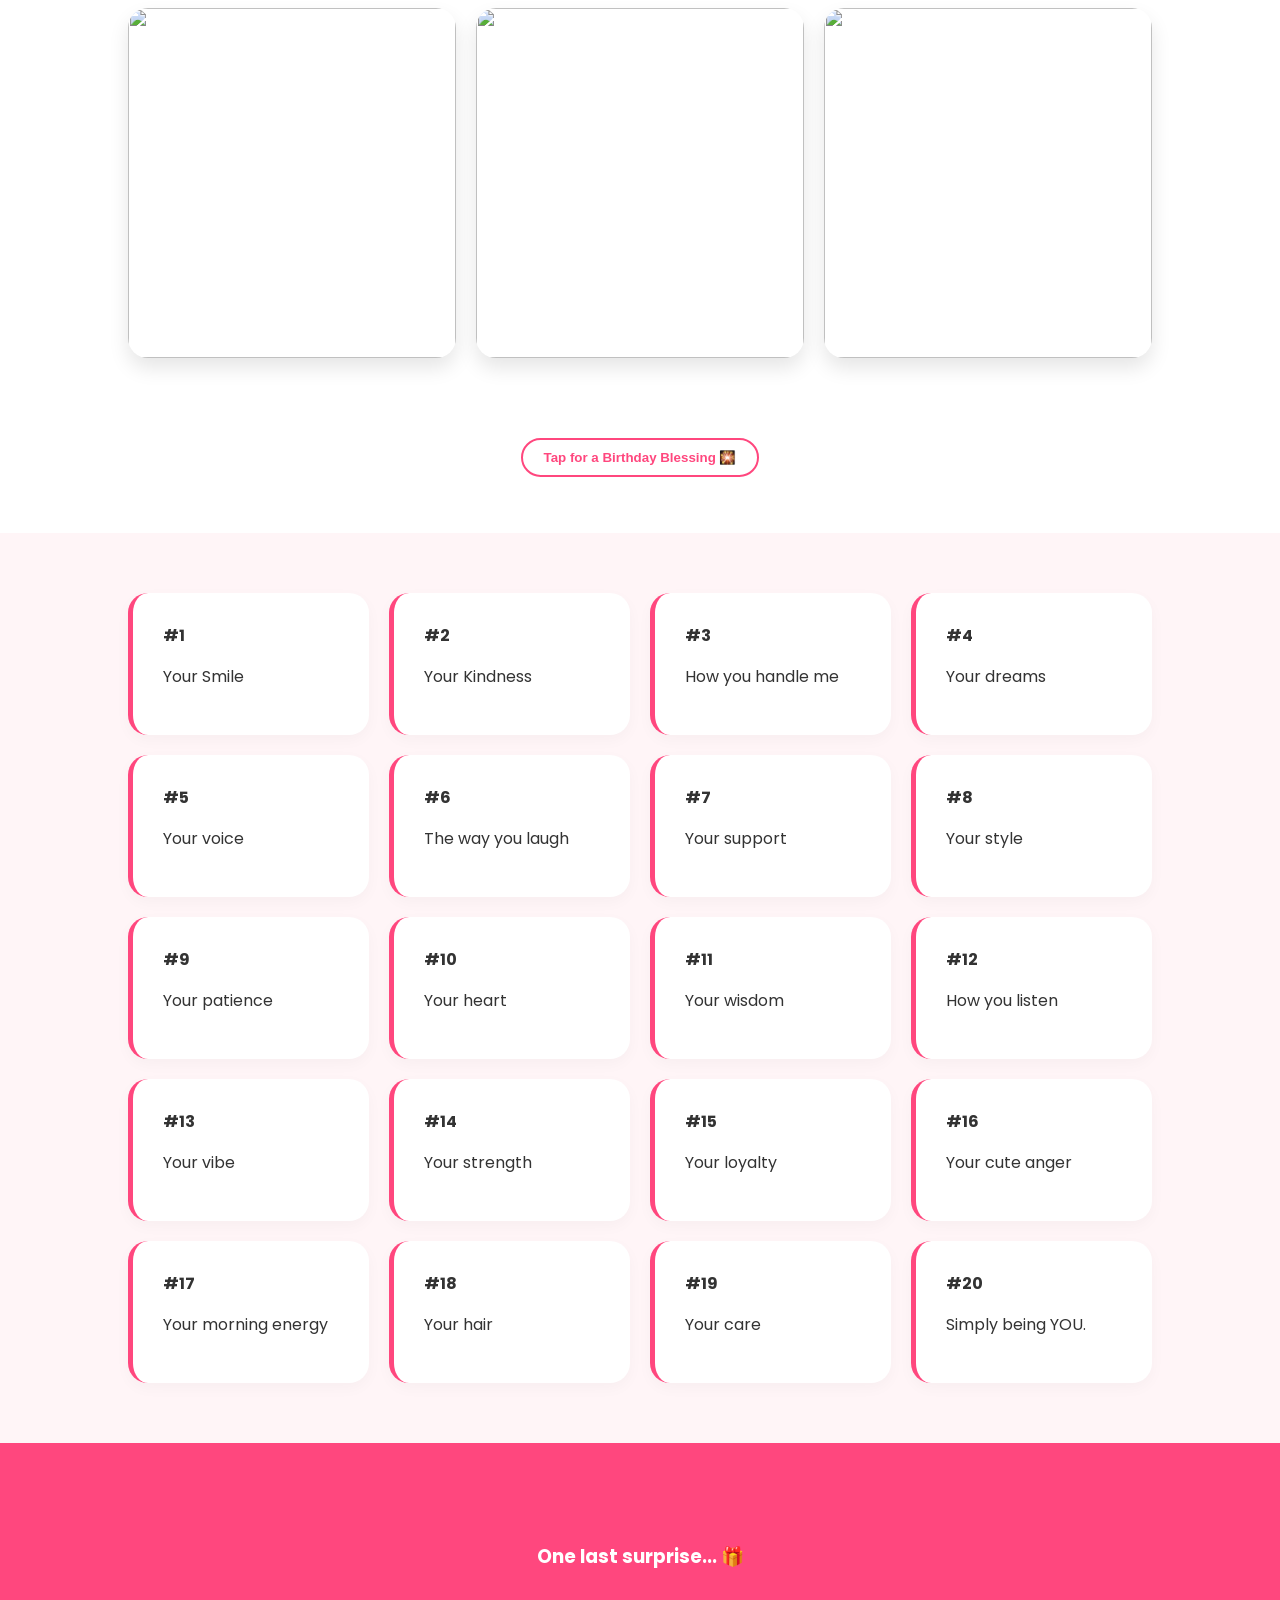
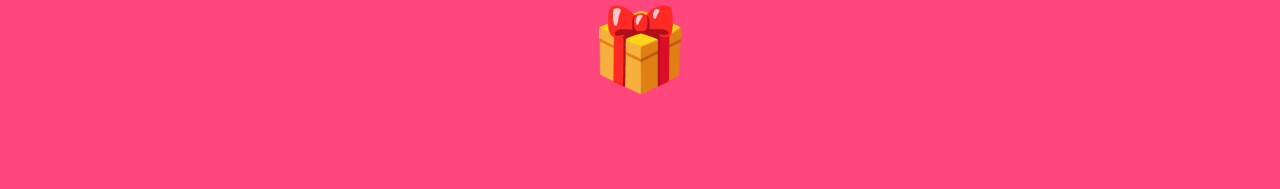
==== commit 0c3a639e: "Replace old code with new version" ====
--- a/index.html
+++ b/index.html
@@ -6,119 +6,8 @@
     <title>Happy 20th Birthday! ✨</title>
     <script src="https://cdn.jsdelivr.net/npm/canvas-confetti@1.5.1/dist/confetti.browser.min.js"></script>
     <link href="https://fonts.googleapis.com/css2?family=Dancing+Script:wght@700&family=Poppins:wght@300;400;600&family=Playfair+Display:ital,wght@1,600&display=swap" rel="stylesheet">
-    
-    <style>
-        :root { --pink: #ff477e; --soft-pink: #fff5f7; --gold: #d4af37; }
-        body { margin: 0; padding: 0; font-family: 'Poppins', sans-serif; background-color: var(--soft-pink); color: #333; overflow-x: hidden; scroll-behavior: smooth; cursor: crosshair; }
-
-        /* Hero Section */
-        .header { height: 100vh; background: linear-gradient(rgba(255,255,255,0.3), rgba(255,255,255,0.3)), url('https://images.unsplash.com/photo-1513151233558-d860c5398176?auto=format&fit=crop&w=1500'); background-size: cover; background-position: center; display: flex; flex-direction: column; justify-content: center; align-items: center; text-align: center; }
-        
-        .shimmer-text { font-family: 'Dancing Script', cursive; font-size: 5.5rem; background: linear-gradient(to right, #ff477e, #ff8fa3, #ff477e); background-size: 200% auto; -webkit-background-clip: text; -webkit-text-fill-color: transparent; animation: shine 3s linear infinite; }
-        @keyframes shine { to { background-position: 200% center; } }
-
-        .age-badge { background: var(--pink); color: white; padding: 10px 30px; border-radius: 50px; font-weight: bold; letter-spacing: 2px; box-shadow: 0 10px 20px rgba(255, 71, 126, 0.3); }
-
-        /* Floating Hearts & Balloons */
-        .heart { position: fixed; color: var(--pink); font-size: 1.5rem; user-select: none; z-index: 999; pointer-events: none; animation: fall linear forwards; }
-        .balloon { position: fixed; bottom: -100px; font-size: 2rem; z-index: 998; animation: flyUp linear forwards; }
-        @keyframes fall { to { transform: translateY(100vh) rotate(360deg); opacity: 0; } }
-        @keyframes flyUp { to { transform: translateY(-110vh) translateX(50px); opacity: 0; } }
-
-        /* Quotes Section (NEW) */
-        .quotes-section { padding: 60px 20px; text-align: center; background: #fff; border-top: 2px solid var(--soft-pink); border-bottom: 2px solid var(--soft-pink); }
-        .quote-box { max-width: 700px; margin: 0 auto; padding: 30px; border-radius: 20px; background: var(--soft-pink); position: relative; box-shadow: 0 10px 20px rgba(0,0,0,0.05); }
-        .quote-box::before { content: "“"; font-family: 'Playfair Display'; font-size: 5rem; color: var(--pink); position: absolute; top: -10px; left: 20px; opacity: 0.3; }
-        #birthdayQuote { font-family: 'Playfair Display', serif; font-size: 1.5rem; font-style: italic; color: #444; line-height: 1.6; }
-
-        /* Memory Section */
-        .memory-section { padding: 80px 10%; background: #fff; text-align: center; }
-        .memory-capsule { display: flex; justify-content: center; gap: 20px; flex-wrap: wrap; margin-top: 30px; }
-        .memory-card { background: var(--soft-pink); padding: 20px; border-radius: 15px; width: 200px; cursor: pointer; transition: 0.3s; border: 1px dashed var(--pink); }
-        .memory-card:hover { background: var(--pink); color: white; transform: translateY(-5px); }
-        .memory-card span { display: none; margin-top: 10px; font-size: 0.9rem; font-style: italic; }
-
-        /* Blessing Button */
-        .blessing-box { padding: 40px; text-align: center; background: white; }
-        .bless-btn { background: none; border: 2px solid var(--pink); color: var(--pink); padding: 10px 20px; border-radius: 30px; cursor: pointer; font-weight: bold; transition: 0.3s; }
-        .bless-btn:hover { background: var(--pink); color: white; }
-
-        /* Gallery, Reasons, etc. */
-        .gallery-grid { display: grid; grid-template-columns: repeat(auto-fit, minmax(280px, 1fr)); gap: 20px; padding: 40px 10%; background: white; }
-        .gallery-item { height: 350px; border-radius: 20px; overflow: hidden; box-shadow: 0 10px 20px rgba(0,0,0,0.1); }
-        .gallery-item img { width: 100%; height: 100%; object-fit: cover; }
-        .reasons-grid { display: grid; grid-template-columns: repeat(auto-fit, minmax(220px, 1fr)); gap: 20px; padding: 60px 10%; }
-        .reason-card { background: white; padding: 30px; border-radius: 20px; border-left: 5px solid var(--pink); box-shadow: 0 5px 15px rgba(0,0,0,0.03); }
-        
-        .gift-container { padding: 80px 20px; text-align: center; background: var(--pink); color: white; }
-        .music-player { position: fixed; bottom: 30px; right: 30px; z-index: 1000; display: flex; align-items: center; gap: 10px; background: white; padding: 5px 15px; border-radius: 50px; box-shadow: 0 5px 15px rgba(0,0,0,0.1); }
-        .vinyl { width: 40px; height: 40px; background: #333; border-radius: 50%; animation: rotate 3s linear infinite; animation-play-state: paused; }
-        @keyframes rotate { from { transform: rotate(0deg); } to { transform: rotate(360deg); } }
-        @media (max-width:768px){
-
-.shimmer-text{
-font-size:2.5rem;
-text-align:center;
-padding:0 10px;
-}
-
-.header p{
-font-size:1rem;
-}
-
-.age-badge{
-font-size:0.8rem;
-padding:8px 20px;
-}
-
-.quote-box{
-padding:20px;
-}
-
-#birthdayQuote{
-font-size:1.1rem;
-}
-
-.memory-capsule{
-flex-direction:column;
-align-items:center;
-}
-
-.memory-card{
-width:90%;
-}
-
-.gallery-grid{
-grid-template-columns:1fr;
-padding:20px;
-}
-
-.gallery-item{
-height:250px;
-}
-
-.reason-card{
-padding:20px;
-}
-
-.reasons-grid{
-grid-template-columns:1fr;
-padding:30px 20px;
-}
-
-.music-player{
-bottom:15px;
-right:15px;
-transform:scale(0.9);
-}
-
-.about-card{
-padding:25px;
-font-size:1rem;
-}
-
-}
-    </style>
+    <link rel="stylesheet" href="style.css">
+    <script src="script.js" defer></script>
 </head>
 <body onload="init()">
 
@@ -130,7 +19,7 @@
 
     <section class="header">
         <div class="age-badge">20 YEARS OF BEAUTY</div>
-        <h1 class="shimmer-text">Happy Birthday,Chanchal Jaiswal💖</h1>
+        <h1 class="shimmer-text">Happy Birthday,Buddy💖</h1>
         <p>A star was born this day. ✨</p>
     </section>
 
@@ -174,7 +63,7 @@
             </div>
             <div class="memory-card" onclick="showMemory(this)">
                 <b>2026</b>
-                <span>Aaj tum kya ho mere liye can't define</span>
+                <span>Tumhara Best Buddy</span>
             </div>
         </div>
     </section>
@@ -186,43 +75,19 @@
 <div class="about-card">
 
 <p>
-    Many many Happy returns of the day,meri babes 🎉🎂✨
+    Many many Happy returns of the day,mere Buddy 🎉🎂✨
     God bless you with all the happiness and success in the world.
 
 Meri life me tumhara hona ek blessing jaisa hai.  
 Aur main hope karta hu ki tumhari life me hamesha happiness, 
 success aur love rahe. ✨
 
-sorry yr janta hu bhot bol deta hu daat deta hu but meri feelings genuine hai.
-mai asia krna nhi chahta hu phir vi ho jata hai..
-Sorry for that ...
+
 
 </p>
 
 </div>
-<style>.about-section{
-padding:80px 20px;
-text-align:center;
-background:#fff;
-}
 
-.about-title{
-font-family:'Dancing Script',cursive;
-font-size:2.8rem;
-color:#ff477e;
-margin-bottom:30px;
-}
-
-.about-card{
-max-width:700px;
-margin:auto;
-background:#fff5f7;
-padding:35px;
-border-radius:20px;
-box-shadow:0 10px 20px rgba(0,0,0,0.05);
-font-size:1.1rem;
-line-height:1.8;
-}</style>
 
 </section>
 
@@ -239,7 +104,7 @@
 
     <div class="gallery-grid">
         <div class="gallery-item"><img src="https://img.freepik.com/premium-vector/red-heart-with-red-heart-drawn-it_809796-3849.jpg?semt=ais_hybrid&w=740&q=80"></div>
-        <div class="gallery-item"><img src="Snapchat-806719156.jpg"></div>
+        <div class="gallery-item"><img src="https://img.freepik.com/premium-vector/red-heart-with-red-heart-drawn-it_809796-3849.jpg?semt=ais_hybrid&w=740&q=80"></div>
         <div class="gallery-item"><img src="https://img.freepik.com/premium-vector/red-heart-with-red-heart-drawn-it_809796-3849.jpg?semt=ais_hybrid&w=740&q=80"></div>
     </div>
 
@@ -258,110 +123,6 @@
         </div>
     </section>
 
-    <script>
-        function init() {
-            createReasons();
-            displayRandomQuote();
-            setInterval(createHeart, 1000);
-            setInterval(createBalloon, 3000);
-            confetti({ particleCount: 150, spread: 70, origin: { y: 0.6 } });
-        }
-
-        function displayRandomQuote() {
-            const quotes = [
-                "May your 20s be as beautiful as your smile and as bright as your soul.",
-                "20 looks absolutely magical on you. Keep shining like the star you are!",
-                "Wishing you a year where every dream finds its way to reality. Happy 20th!",
-                "You aren't just getting older; you're becoming a more exquisite version of yourself.",
-                "May your journey be filled with aesthetic vibes, endless laughter, and true love."
-            ];
-            const quoteElement = document.getElementById('birthdayQuote');
-            quoteElement.innerText = quotes[Math.floor(Math.random() * quotes.length)];
-        }
-function blowCandle(){
-
-    const cake = document.getElementById("cakeBox");
-    const wish = document.getElementById("wishText");
-
-    cake.innerHTML = "🍰";
-
-    wish.style.display = "block";
-
-    confetti({
-        particleCount: 250,
-        spread: 120,
-        origin: { y: 0.6 }
-    });
-
-}
-        function createReasons() {
-            const reasons = ["Your Smile", "Your Kindness", "How you handle me", "Your dreams", "Your voice", "The way you laugh", "Your support", "Your style", "Your patience", "Your heart", "Your wisdom", "How you listen", "Your vibe", "Your strength", "Your loyalty", "Your cute anger", "Your morning energy", "Your hair", "Your care", "Simply being YOU."];
-            const grid = document.getElementById('reasonsGrid');
-            reasons.forEach((r, i) => {
-                grid.innerHTML += `<div class="reason-card"><b>#${i+1}</b><p>${r}</p></div>`;
-            });
-        }
-
-        function createHeart() {
-            const heart = document.createElement("div");
-            heart.classList.add("heart");
-            heart.innerHTML = "❤";
-            heart.style.left = Math.random() * 100 + "vw";
-            heart.style.animationDuration = Math.random() * 3 + 2 + "s";
-            document.body.appendChild(heart);
-            setTimeout(() => heart.remove(), 5000);
-        }
-
-        function createBalloon() {
-            const balloon = document.createElement("div");
-            balloon.classList.add("balloon");
-            const colors = ['🎈', '💖', '✨', '🌸'];
-            balloon.innerHTML = colors[Math.floor(Math.random() * colors.length)];
-            balloon.style.left = Math.random() * 100 + "vw";
-            balloon.style.animationDuration = Math.random() * 5 + 5 + "s";
-            document.body.appendChild(balloon);
-            setTimeout(() => balloon.remove(), 10000);
-        }
-
-        function showMemory(card) {
-            const span = card.querySelector('span');
-            span.style.display = span.style.display === 'block' ? 'none' : 'block';
-        }
-
-        function getBlessing() {
-            const blessings = ["Unlimited Smiles 😇", "Success in everything you touch 🚀", "Infinite Peace 🕊️", "A year full of surprises 🎁", "Staying this beautiful forever ✨"];
-            document.getElementById('blessingText').innerText = blessings[Math.floor(Math.random() * blessings.length)];
-            confetti({ particleCount: 50, spread: 50 });
-        }
-
-        function revealGift(el) {
-            el.innerHTML = "💖";
-            document.getElementById('secretWish').style.display = "block";
-            confetti({ particleCount: 200, spread: 100 });
-        }
-
-        function toggleMusic() {
-            const audio = document.getElementById('bdaySong');
-            const vinyl = document.getElementById('vinylRecord');
-            if (audio.paused) {
-                audio.play();
-                vinyl.style.animationPlayState = 'running';
-                document.getElementById('musicStatus').innerText = "PLAYING";
-            } else {
-                audio.pause();
-                vinyl.style.animationPlayState = 'paused';
-                document.getElementById('musicStatus').innerText = "PAUSED";
-            }
-        }
-        document.body.addEventListener("click", function () {
-
-const audio = document.getElementById("bdaySong");
-
-if(audio.paused){
-audio.play();
-}
-
-}, { once: true });
-    </script>
+   
 </body>
 </html>
--- a/style.css
+++ b/style.css
@@ -0,0 +1,134 @@
+
+        :root { --pink: #ff477e; --soft-pink: #fff5f7; --gold: #d4af37; }
+        body { margin: 0; padding: 0; font-family: 'Poppins', sans-serif; background-color: var(--soft-pink); color: #333; overflow-x: hidden; scroll-behavior: smooth; cursor: crosshair; }
+
+        /* Hero Section */
+        .header { height: 100vh; background: linear-gradient(rgba(255,255,255,0.3), rgba(255,255,255,0.3)), url('https://images.unsplash.com/photo-1513151233558-d860c5398176?auto=format&fit=crop&w=1500'); background-size: cover; background-position: center; display: flex; flex-direction: column; justify-content: center; align-items: center; text-align: center; }
+        
+        .shimmer-text { font-family: 'Dancing Script', cursive; font-size: 5.5rem; background: linear-gradient(to right, #ff477e, #ff8fa3, #ff477e); background-size: 200% auto; -webkit-background-clip: text; -webkit-text-fill-color: transparent; animation: shine 3s linear infinite; }
+        @keyframes shine { to { background-position: 200% center; } }
+
+        .age-badge { background: var(--pink); color: white; padding: 10px 30px; border-radius: 50px; font-weight: bold; letter-spacing: 2px; box-shadow: 0 10px 20px rgba(255, 71, 126, 0.3); }
+
+        /* Floating Hearts & Balloons */
+        .heart { position: fixed; color: var(--pink); font-size: 1.5rem; user-select: none; z-index: 999; pointer-events: none; animation: fall linear forwards; }
+        .balloon { position: fixed; bottom: -100px; font-size: 2rem; z-index: 998; animation: flyUp linear forwards; }
+        @keyframes fall { to { transform: translateY(100vh) rotate(360deg); opacity: 0; } }
+        @keyframes flyUp { to { transform: translateY(-110vh) translateX(50px); opacity: 0; } }
+
+        /* Quotes Section (NEW) */
+        .quotes-section { padding: 60px 20px; text-align: center; background: #fff; border-top: 2px solid var(--soft-pink); border-bottom: 2px solid var(--soft-pink); }
+        .quote-box { max-width: 700px; margin: 0 auto; padding: 30px; border-radius: 20px; background: var(--soft-pink); position: relative; box-shadow: 0 10px 20px rgba(0,0,0,0.05); }
+        .quote-box::before { content: "“"; font-family: 'Playfair Display'; font-size: 5rem; color: var(--pink); position: absolute; top: -10px; left: 20px; opacity: 0.3; }
+        #birthdayQuote { font-family: 'Playfair Display', serif; font-size: 1.5rem; font-style: italic; color: #444; line-height: 1.6; }
+
+        /* Memory Section */
+        .memory-section { padding: 80px 10%; background: #fff; text-align: center; }
+        .memory-capsule { display: flex; justify-content: center; gap: 20px; flex-wrap: wrap; margin-top: 30px; }
+        .memory-card { background: var(--soft-pink); padding: 20px; border-radius: 15px; width: 200px; cursor: pointer; transition: 0.3s; border: 1px dashed var(--pink); }
+        .memory-card:hover { background: var(--pink); color: white; transform: translateY(-5px); }
+        .memory-card span { display: none; margin-top: 10px; font-size: 0.9rem; font-style: italic; }
+
+        /* Blessing Button */
+        .blessing-box { padding: 40px; text-align: center; background: white; }
+        .bless-btn { background: none; border: 2px solid var(--pink); color: var(--pink); padding: 10px 20px; border-radius: 30px; cursor: pointer; font-weight: bold; transition: 0.3s; }
+        .bless-btn:hover { background: var(--pink); color: white; }
+
+        /* Gallery, Reasons, etc. */
+        .gallery-grid { display: grid; grid-template-columns: repeat(auto-fit, minmax(280px, 1fr)); gap: 20px; padding: 40px 10%; background: white; }
+        .gallery-item { height: 350px; border-radius: 20px; overflow: hidden; box-shadow: 0 10px 20px rgba(0,0,0,0.1); }
+        .gallery-item img { width: 100%; height: 100%; object-fit: cover; }
+        .reasons-grid { display: grid; grid-template-columns: repeat(auto-fit, minmax(220px, 1fr)); gap: 20px; padding: 60px 10%; }
+        .reason-card { background: white; padding: 30px; border-radius: 20px; border-left: 5px solid var(--pink); box-shadow: 0 5px 15px rgba(0,0,0,0.03); }
+        
+        .gift-container { padding: 80px 20px; text-align: center; background: var(--pink); color: white; }
+        .music-player { position: fixed; bottom: 30px; right: 30px; z-index: 1000; display: flex; align-items: center; gap: 10px; background: white; padding: 5px 15px; border-radius: 50px; box-shadow: 0 5px 15px rgba(0,0,0,0.1); }
+        .vinyl { width: 40px; height: 40px; background: #333; border-radius: 50%; animation: rotate 3s linear infinite; animation-play-state: paused; }
+        @keyframes rotate { from { transform: rotate(0deg); } to { transform: rotate(360deg); } }
+        @media (max-width:768px){
+
+.shimmer-text{
+font-size:2.5rem;
+text-align:center;
+padding:0 10px;
+}
+
+.header p{
+font-size:1rem;
+}
+
+.age-badge{
+font-size:0.8rem;
+padding:8px 20px;
+}
+
+.quote-box{
+padding:20px;
+}
+
+#birthdayQuote{
+font-size:1.1rem;
+}
+
+.memory-capsule{
+flex-direction:column;
+align-items:center;
+}
+
+.memory-card{
+width:90%;
+}
+
+.gallery-grid{
+grid-template-columns:1fr;
+padding:20px;
+}
+
+.gallery-item{
+height:250px;
+}
+
+.reason-card{
+padding:20px;
+}
+
+.reasons-grid{
+grid-template-columns:1fr;
+padding:30px 20px;
+}
+
+.music-player{
+bottom:15px;
+right:15px;
+transform:scale(0.9);
+}
+
+.about-card{
+padding:25px;
+font-size:1rem;
+}
+
+}
+.about-section{
+padding:80px 20px;
+text-align:center;
+background:#fff;
+}
+
+.about-title{
+font-family:'Dancing Script',cursive;
+font-size:2.8rem;
+color:#ff477e;
+margin-bottom:30px;
+}
+
+.about-card{
+max-width:700px;
+margin:auto;
+background:#fff5f7;
+padding:35px;
+border-radius:20px;
+box-shadow:0 10px 20px rgba(0,0,0,0.05);
+font-size:1.1rem;
+line-height:1.8;
+}
